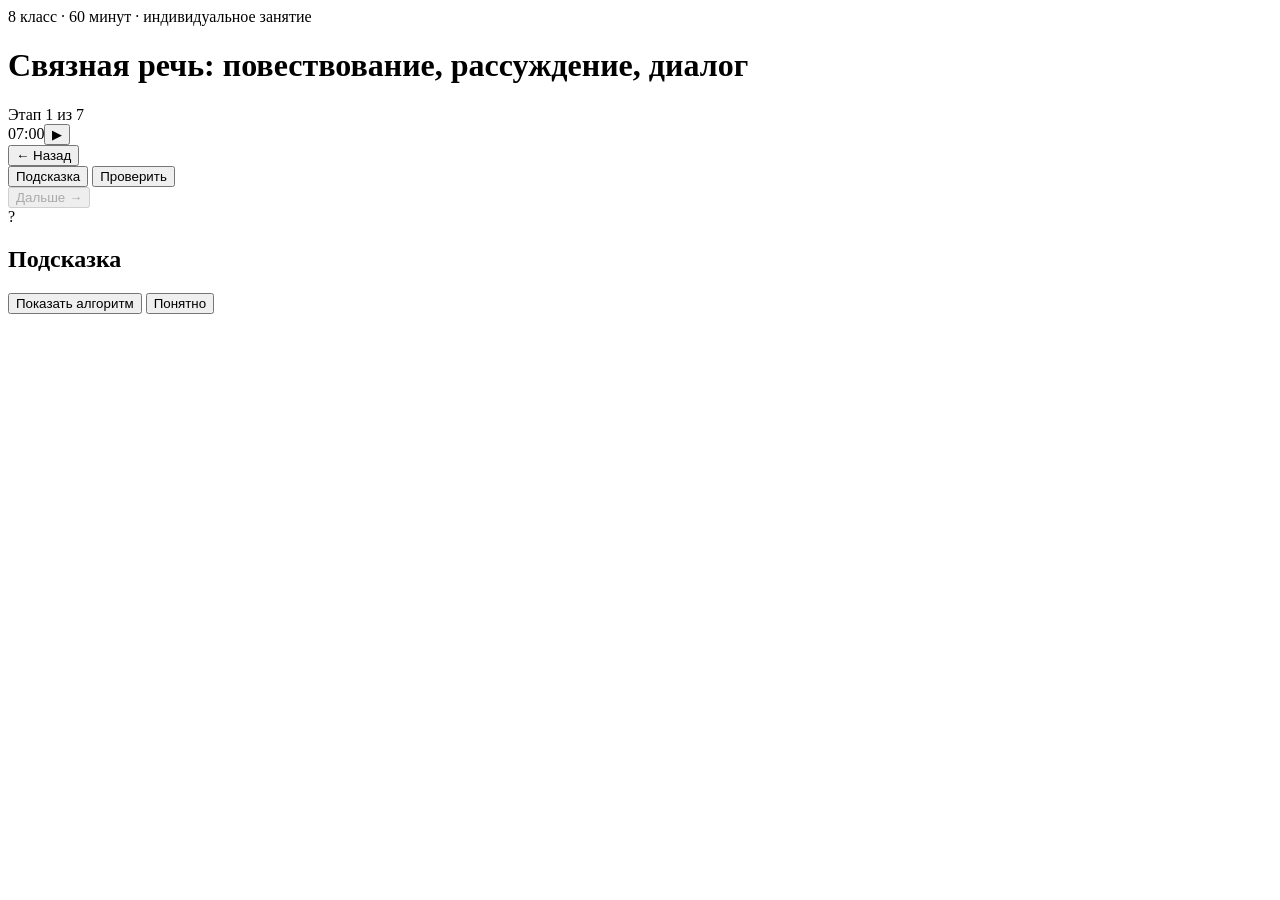
==== 8 класс урок 1/index.html @ d1d4e47c "Добавить интерактивный урок для 8 класса: HTML" ====
<!doctype html>
<html lang="ru">
<head>
  <meta charset="utf-8">
  <meta name="viewport" content="width=device-width, initial-scale=1">
  <meta name="theme-color" content="#2856a3">
  <title>8 класс. Связная речь: повествование, рассуждение, диалог</title>
  <link rel="stylesheet" href="style.css">
</head>
<body>
  <div id="viewport"><div id="scaled-wrap">
    <main id="app" aria-label="Интерактивный урок русского языка для 8 класса">
      <header class="topbar">
        <div class="title-wrap">
          <div class="eyebrow">8 класс · 60 минут · индивидуальное занятие</div>
          <h1 id="screenTitle">Связная речь: повествование, рассуждение, диалог</h1>
        </div>
        <div class="progress">
          <span id="progressText">Этап 1 из 7</span>
          <div class="progress-line"><div class="progress-fill" id="progressFill"></div></div>
          <div class="timer-row"><span id="timerDisplay">07:00</span><button id="timerBtn" type="button">▶</button></div>
        </div>
      </header>

      <section class="screen">
        <div class="instruction" id="instruction"></div>
        <div class="workspace" id="workspace"></div>
      </section>

      <footer class="footer">
        <button class="nav-btn" id="backBtn" type="button">← Назад</button>
        <div class="center-actions">
          <button class="hint-btn" id="hintBtn" type="button">Подсказка</button>
          <button class="check-btn" id="checkBtn" type="button">Проверить</button>
        </div>
        <button class="nav-btn next-btn" id="nextBtn" type="button" disabled>Дальше →</button>
      </footer>

      <div class="overlay hidden" id="hintOverlay" role="dialog" aria-modal="true" aria-labelledby="hintTitle">
        <div class="memo">
          <div class="memo-icon">?</div>
          <div>
            <h2 id="hintTitle">Подсказка</h2>
            <p id="hintText"></p>
            <div class="hint-actions">
              <button id="moreHint" type="button">Показать алгоритм</button>
              <button id="closeHint" type="button">Понятно</button>
            </div>
          </div>
        </div>
      </div>
    </main>
  </div></div>
  <script src="script.js"></script>
</body>
</html>
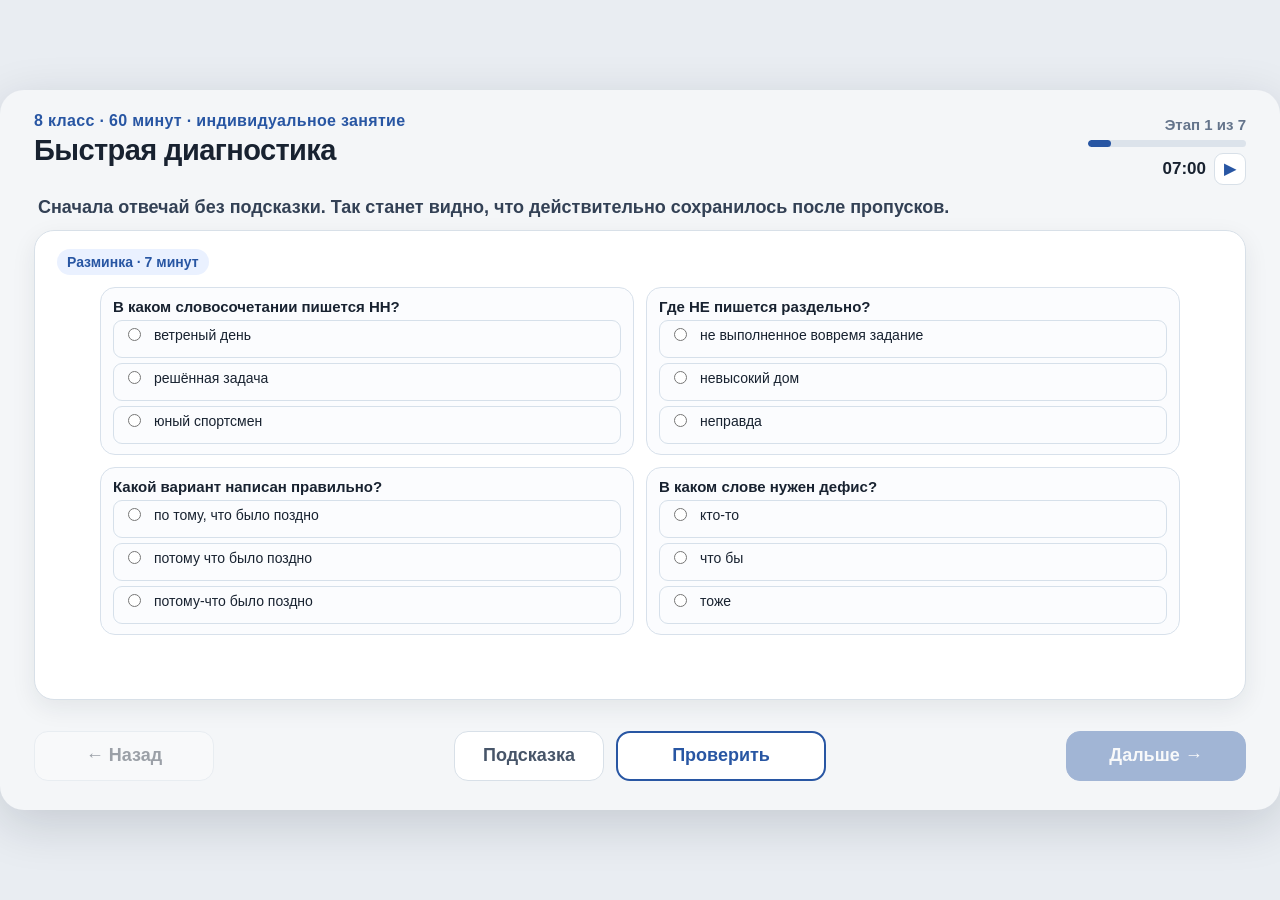
==== commit 27ad1eba: "Подключить компактную раскладку урока 8 класса" ====
--- a/8 класс урок 1/index.html
+++ b/8 класс урок 1/index.html
@@ -6,6 +6,7 @@
   <meta name="theme-color" content="#2856a3">
   <title>8 класс. Связная речь: повествование, рассуждение, диалог</title>
   <link rel="stylesheet" href="style.css">
+  <link rel="stylesheet" href="compact.css">
 </head>
 <body>
   <div id="viewport"><div id="scaled-wrap">
--- a/8 класс урок 1/style.css
+++ b/8 класс урок 1/style.css
@@ -0,0 +1,13 @@
+:root{--bg:#f4f6f8;--card:#fff;--ink:#182230;--muted:#64748b;--line:#d8e0e8;--accent:#2856a3;--accent-soft:#eaf1ff;--good:#2f855a;--good-soft:#e9f7ef;--bad:#c2413a;--bad-soft:#fdeeed;--warn:#9a6700;--warn-soft:#fff7db;--shadow:0 8px 24px rgba(24,34,48,.08)}
+*{box-sizing:border-box}html,body{margin:0;width:100%;height:100%;overflow:hidden;background:#e9edf2;font-family:Arial,Helvetica,sans-serif;color:var(--ink)}button,input,textarea,select{font:inherit}button:focus-visible,input:focus-visible,textarea:focus-visible,select:focus-visible{outline:3px solid #8db0f0;outline-offset:2px}
+#viewport{position:relative;width:100%;height:100%;overflow:hidden;display:flex;align-items:center;justify-content:center}#scaled-wrap{position:relative}#app{width:1280px;height:720px;background:var(--bg);border-radius:24px;overflow:hidden;position:absolute;inset:0;transform-origin:top left;box-shadow:0 14px 50px rgba(15,23,42,.16)}
+.topbar{height:94px;padding:22px 34px 10px;display:flex;align-items:flex-start;justify-content:space-between;gap:24px}.title-wrap{max-width:1000px}.eyebrow{font-size:16px;font-weight:700;color:var(--accent);letter-spacing:.02em;margin-bottom:5px}h1{font-size:29px;line-height:1.08;margin:0;font-weight:800;letter-spacing:-.02em}.progress{min-width:180px;text-align:right;color:var(--muted);font-size:15px;font-weight:700;padding-top:4px}.progress-line{margin:7px 0 6px auto;width:158px;height:7px;border-radius:999px;background:#dce3eb;overflow:hidden}.progress-fill{height:100%;background:var(--accent);border-radius:999px;transition:width .2s ease}.timer-row{display:flex;align-items:center;justify-content:flex-end;gap:8px}.timer-row span{font-size:17px;color:var(--ink)}.timer-row button{width:32px;height:32px;border-radius:9px;border:1px solid var(--line);background:#fff;cursor:pointer;color:var(--accent);font-weight:800}
+.screen{height:526px;padding:0 34px 10px}.instruction{height:46px;display:flex;align-items:center;font-size:18px;color:#334155;font-weight:600;padding:0 4px}.workspace{height:470px;background:var(--card);border:1px solid var(--line);border-radius:20px;box-shadow:var(--shadow);padding:18px 22px 62px;position:relative;overflow:hidden}.footer{height:100px;padding:15px 34px 24px;display:grid;grid-template-columns:180px 1fr 180px;gap:16px;align-items:center}.nav-btn,.check-btn,.hint-btn{height:50px;border-radius:14px;border:1px solid var(--line);font-weight:800;font-size:18px;cursor:pointer;background:#fff;color:var(--ink);transition:.15s ease}.nav-btn:hover,.check-btn:hover,.hint-btn:hover{transform:translateY(-1px)}.nav-btn:disabled,.check-btn:disabled{opacity:.4;cursor:not-allowed;transform:none}.next-btn{background:var(--accent);color:#fff;border-color:var(--accent)}.center-actions{display:flex;justify-content:center;gap:12px}.check-btn{width:210px;border:2px solid var(--accent);color:var(--accent)}.hint-btn{width:150px;color:#475569}.status{position:absolute;left:20px;right:20px;bottom:12px;min-height:40px;padding:0 14px;border-radius:12px;display:flex;align-items:center;justify-content:center;text-align:center;font-weight:700;font-size:15px;line-height:1.2}.status.good{background:var(--good-soft);color:var(--good);border:1px solid #c8ead7}.status.bad{background:var(--bad-soft);color:var(--bad);border:1px solid #f4c7c3}.status.warn{background:var(--warn-soft);color:var(--warn);border:1px solid #efdf9a}.hidden{display:none!important}.fadein{animation:fade .2s ease}@keyframes fade{from{opacity:0;transform:translateY(5px)}to{opacity:1;transform:none}}
+.screen-label{display:inline-block;padding:5px 10px;border-radius:999px;background:var(--accent-soft);color:var(--accent);font-size:14px;font-weight:800;margin-bottom:12px}.lead{font-size:20px;line-height:1.45;margin:0 auto 16px;max-width:1080px}.small-note{font-size:14px;color:var(--muted);line-height:1.4}.choice-grid{display:grid;grid-template-columns:repeat(2,1fr);gap:12px;max-width:1080px;margin:0 auto}.choice-grid.three{grid-template-columns:repeat(3,1fr)}.choice{border:1px solid #d6e0ea;background:#fbfcfe;border-radius:14px;padding:14px 16px;cursor:pointer;min-height:76px;display:flex;align-items:flex-start;gap:10px;font-size:17px;line-height:1.35}.choice:hover{border-color:#9eb6dc;background:#f7faff}.choice input{margin-top:3px;transform:scale(1.15)}.choice.selected{border-color:#82a4dc;background:var(--accent-soft)}.choice.correct{border-color:#8cc8a5;background:var(--good-soft)}.choice.wrong{border-color:#df9c97;background:var(--bad-soft)}
+.task-list{max-width:1080px;margin:0 auto;display:grid;gap:12px}.task-card{border:1px solid #d8e1eb;border-radius:15px;background:#fbfcfe;padding:13px 15px}.task-card b{display:block;margin-bottom:8px;font-size:17px}.task-card .answers{display:grid;grid-template-columns:repeat(3,1fr);gap:8px}.mini-choice{border:1px solid #d8e1eb;border-radius:10px;background:#fff;padding:9px 10px;cursor:pointer;text-align:center;font-size:14px;font-weight:700}.mini-choice.active{border-color:#84a4d7;background:var(--accent-soft);color:var(--accent)}
+.builder{display:grid;grid-template-columns:repeat(2,1fr);gap:12px;max-width:1080px;margin:0 auto}.field-card{border:1px solid #d8e1eb;border-radius:14px;background:#fbfcfe;padding:12px}.field-card label{display:block;font-size:15px;font-weight:800;margin-bottom:7px;color:#334155}.field-card textarea{width:100%;height:82px;border:1px solid #cfd9e5;border-radius:10px;padding:10px 12px;resize:none;background:#fff;color:var(--ink);font-size:16px;line-height:1.35}.field-card textarea:focus{border-color:#8facdc}.sentence-tools{max-width:1080px;margin:0 auto 12px;display:flex;flex-wrap:wrap;gap:8px}.tool-chip{padding:8px 11px;border-radius:999px;background:#f1f5f9;color:#475569;font-size:14px;font-weight:700;border:1px solid #dbe3eb}.example-box{max-width:1040px;margin:10px auto 0;border:1px solid #d8e1eb;border-radius:14px;background:#f8fafc;padding:13px 16px;font-size:16px;line-height:1.4}
+.dialogue{max-width:980px;margin:0 auto;display:grid;gap:11px}.bubble{max-width:78%;border-radius:16px;padding:11px 14px;font-size:17px;line-height:1.35}.bubble.left{background:#eef2f6;border:1px solid #d7e0e8;justify-self:start}.bubble.right{background:var(--accent-soft);border:1px solid #cbdaf1;justify-self:end}.dialog-options{display:grid;grid-template-columns:repeat(3,1fr);gap:9px;margin-top:10px}.dialog-option{border:1px solid #d8e1eb;border-radius:12px;background:#fff;padding:10px;cursor:pointer;font-size:14px;line-height:1.25}.dialog-option.active{border-color:#88a6d5;background:var(--accent-soft)}
+.editor-layout{display:grid;grid-template-columns:1.05fr .95fr;gap:16px;max-width:1080px;margin:0 auto}.weak-text{border:1px solid #e4c4c2;border-radius:15px;background:#fff7f6;padding:16px 18px;font-size:19px;line-height:1.45}.issue-list{display:grid;gap:8px}.issue{border:1px solid #d8e1eb;border-radius:11px;background:#fbfcfe;padding:10px 12px;font-size:15px}.issue label{display:flex;gap:9px;align-items:flex-start}.rewrite{width:100%;height:135px;border:1px solid #cfd9e5;border-radius:12px;padding:12px;resize:none;font-size:16px;line-height:1.35}
+.final-wrap{max-width:1000px;margin:2px auto 0}.final-grid{display:grid;grid-template-columns:repeat(3,1fr);gap:12px;margin:16px 0}.stat{border:1px solid #d8e1eb;border-radius:15px;background:#fbfcfe;padding:15px;text-align:center}.stat b{display:block;font-size:27px;color:var(--accent);margin-bottom:4px}.stat span{font-size:13px;color:var(--muted)}.recommendation{border:1px solid #cfdcf0;border-radius:15px;background:#f7faff;padding:15px 18px;font-size:17px;line-height:1.4}.self-select{display:grid;grid-template-columns:repeat(3,1fr);gap:9px;margin-top:10px}.self-btn{border:1px solid #d8e1eb;border-radius:11px;background:#fff;padding:10px;cursor:pointer;font-weight:700}.self-btn.active{border-color:#83a4db;background:var(--accent-soft);color:var(--accent)}
+.overlay{position:absolute;inset:0;background:rgba(15,23,42,.55);display:flex;align-items:center;justify-content:center;z-index:50}.memo{width:760px;background:#fff;border-radius:22px;padding:25px 28px;box-shadow:0 20px 60px rgba(0,0,0,.25);display:grid;grid-template-columns:58px 1fr;gap:17px}.memo-icon{width:52px;height:52px;border-radius:50%;background:var(--accent-soft);color:var(--accent);font-size:30px;font-weight:900;display:flex;align-items:center;justify-content:center}.memo h2{margin:0 0 9px;font-size:27px}.memo p{margin:0;color:#334155;font-size:18px;line-height:1.45;white-space:pre-line}.hint-actions{display:flex;justify-content:flex-end;gap:10px;margin-top:18px}.memo button{height:42px;border:0;border-radius:11px;background:var(--accent);color:#fff;font-weight:800;padding:0 18px;cursor:pointer}.memo #moreHint{background:#eef3fa;color:var(--accent);border:1px solid #c9d8ee}
+@media (prefers-reduced-motion:reduce){*{animation:none!important;transition:none!important}}
--- a/8 класс урок 1/compact.css
+++ b/8 класс урок 1/compact.css
@@ -0,0 +1 @@
+.choice-grid .task-card .choice{min-height:38px;padding:6px 9px;border-radius:9px;font-size:14px;line-height:1.2;margin-top:5px}.choice-grid .task-card .choice input{margin-top:1px;transform:scale(1)}.choice-grid .task-card{padding:10px 12px}.choice-grid .task-card b{font-size:15px;margin-bottom:5px}.final-wrap .choice-grid{gap:8px}.final-wrap .self-select{gap:7px;margin-top:6px}.final-wrap .self-btn{padding:7px 9px;font-size:14px}.final-wrap .small-note{margin:8px 0 4px}.final-wrap .final-grid{margin:8px 0}.final-wrap .stat{padding:10px}.final-wrap .stat b{font-size:22px}.final-wrap .recommendation{padding:10px 14px;font-size:15px}.dialogue .task-card{padding:10px 12px}.dialogue .task-card b{font-size:15px;margin-bottom:5px}.dialogue .dialog-options{margin-top:5px}.dialogue .dialog-option{padding:7px 8px;font-size:13px}.editor-layout .issue{padding:7px 9px}.editor-layout .weak-text{padding:12px 14px;font-size:17px}.editor-layout .rewrite{height:120px}
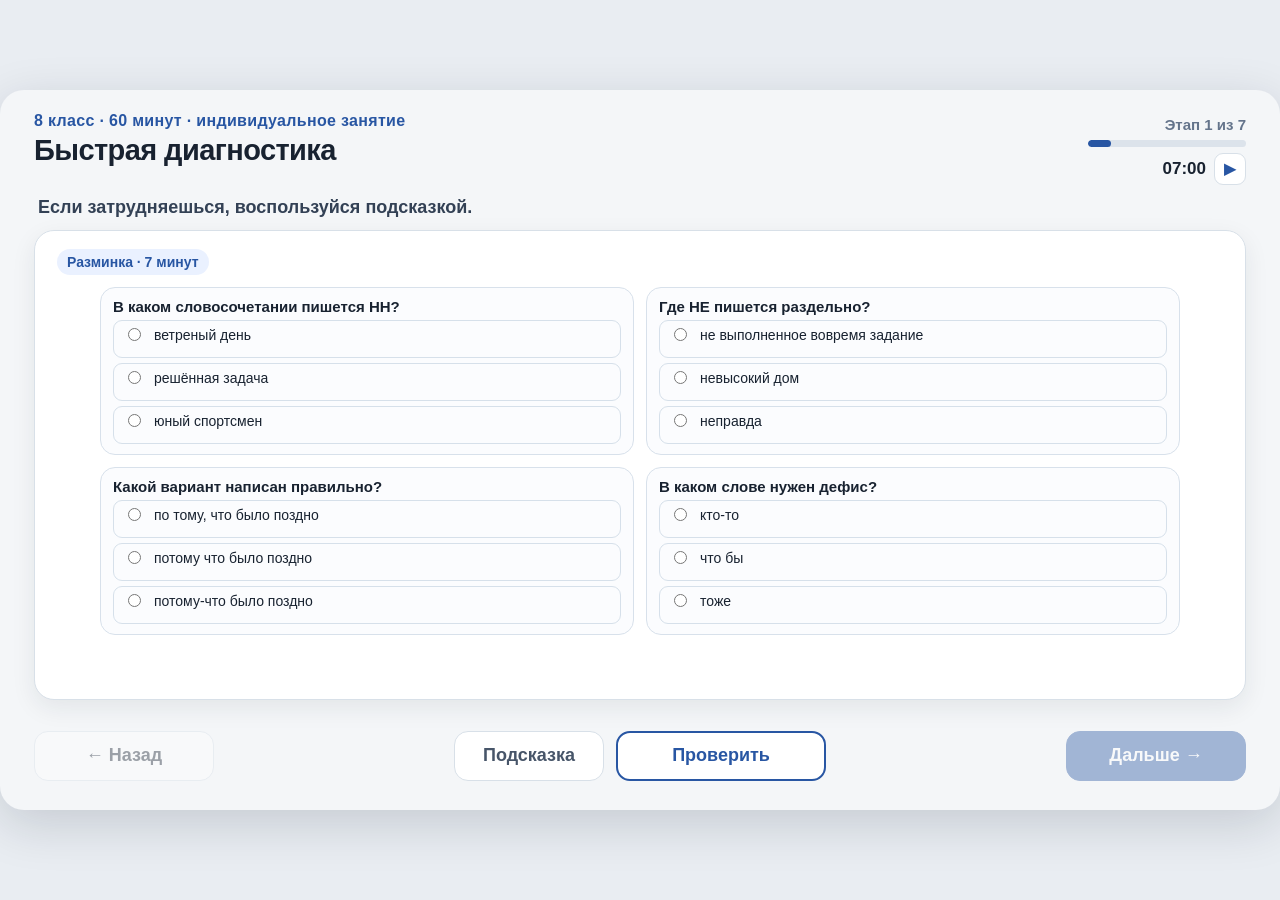
==== commit 9d41b177: "Подключить обновлённую формулировку инструкции" ====
--- a/8 класс урок 1/index.html
+++ b/8 класс урок 1/index.html
@@ -53,5 +53,6 @@
     </main>
   </div></div>
   <script src="script.js"></script>
+  <script src="override.js"></script>
 </body>
 </html>
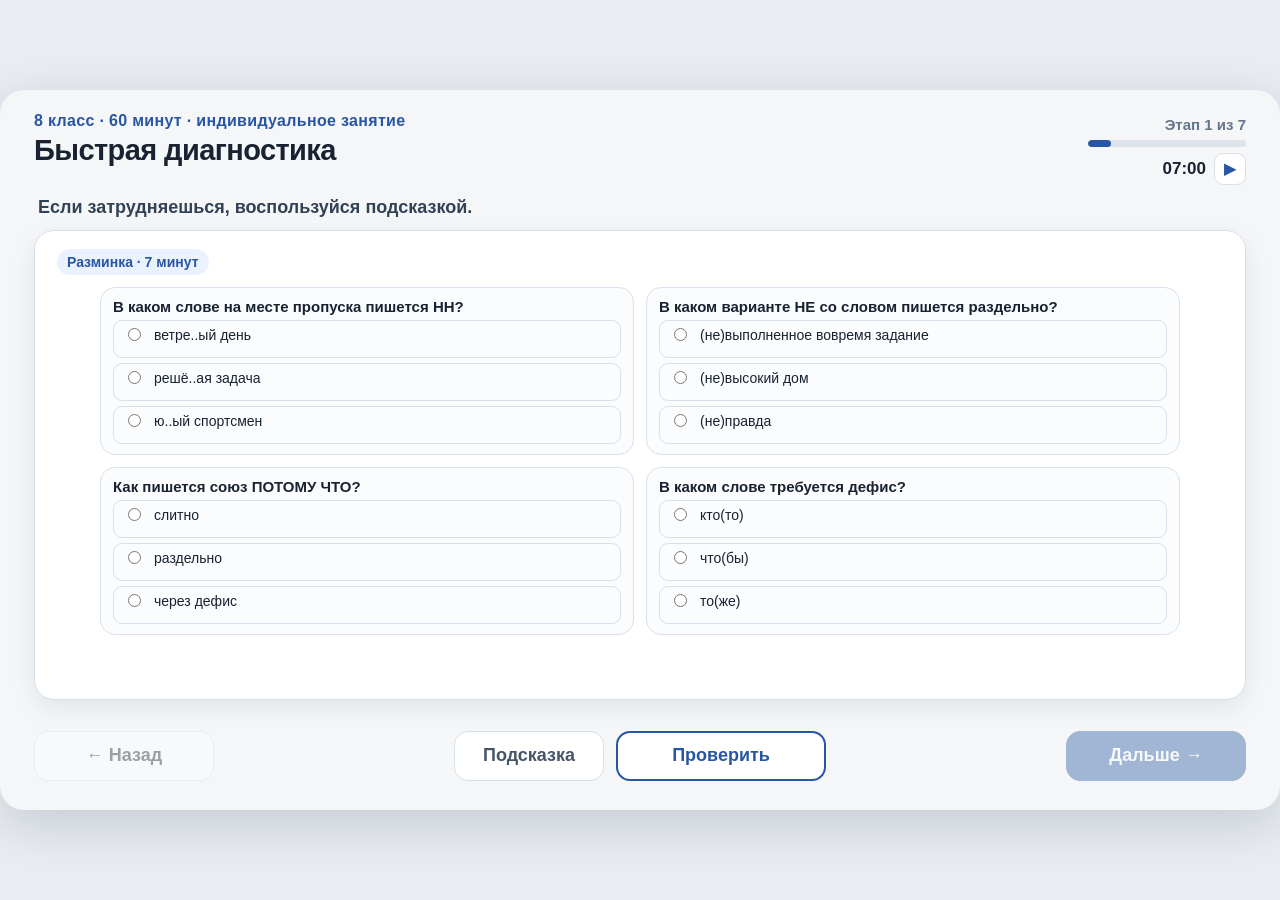
==== commit ef7ff255: "Подключить исправления диагностического слайда" ====
--- a/8 класс урок 1/index.html
+++ b/8 класс урок 1/index.html
@@ -54,5 +54,6 @@
   </div></div>
   <script src="script.js"></script>
   <script src="override.js"></script>
+  <script src="fixes.js"></script>
 </body>
 </html>
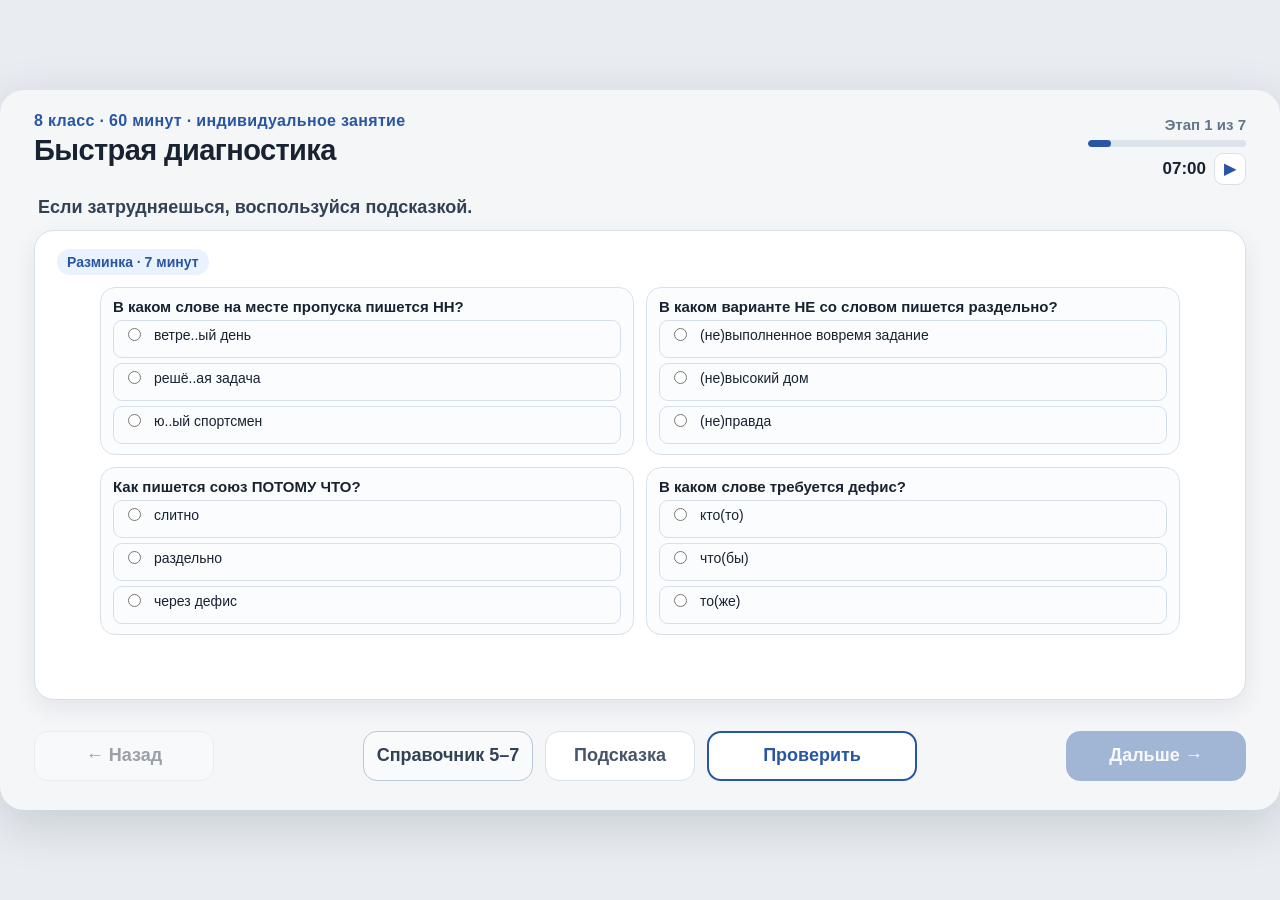
==== commit 24fab616: "Подключить справочник 5–7 классов к интерактивному уроку" ====
--- a/8 класс урок 1/index.html
+++ b/8 класс урок 1/index.html
@@ -7,6 +7,7 @@
   <title>8 класс. Связная речь: повествование, рассуждение, диалог</title>
   <link rel="stylesheet" href="style.css">
   <link rel="stylesheet" href="compact.css">
+  <link rel="stylesheet" href="reference.css">
 </head>
 <body>
   <div id="viewport"><div id="scaled-wrap">
@@ -55,5 +56,7 @@
   <script src="script.js"></script>
   <script src="override.js"></script>
   <script src="fixes.js"></script>
+  <script src="dialog-fix.js"></script>
+  <script src="reference.js"></script>
 </body>
 </html>
--- a/8 класс урок 1/reference.css
+++ b/8 класс урок 1/reference.css
@@ -0,0 +1 @@
+.reference-btn{width:170px;color:#334155;border-color:#b8c6d8;background:#f8fafc}.reference-btn:hover{background:#eef3fa}.reference-overlay{position:absolute;inset:0;background:rgba(15,23,42,.58);display:flex;align-items:center;justify-content:center;z-index:60}.reference-panel{width:1080px;height:610px;background:#fff;border-radius:22px;box-shadow:0 22px 70px rgba(0,0,0,.28);display:grid;grid-template-rows:auto auto 1fr auto;overflow:hidden}.reference-head{display:flex;align-items:center;justify-content:space-between;gap:20px;padding:20px 24px 12px;border-bottom:1px solid #e1e7ee}.reference-head h2{margin:0;font-size:27px}.reference-head p{margin:4px 0 0;color:#64748b;font-size:14px}.reference-close{width:42px;height:42px;border:1px solid #d5dee8;border-radius:12px;background:#fff;font-size:24px;cursor:pointer}.reference-tabs{display:flex;gap:8px;padding:12px 24px;border-bottom:1px solid #e5eaf0}.reference-tab{border:1px solid #cfd9e5;border-radius:11px;background:#fff;padding:9px 18px;font-weight:800;cursor:pointer}.reference-tab.active{background:#eaf1ff;border-color:#8daade;color:#2856a3}.reference-body{overflow:auto;padding:16px 24px 22px}.reference-grid{display:grid;grid-template-columns:repeat(2,1fr);gap:12px}.reference-card{border:1px solid #d9e1ea;border-radius:14px;background:#fbfcfe;padding:13px 15px}.reference-card h3{font-size:17px;margin:0 0 7px;color:#24364b}.reference-card ul{margin:0;padding-left:20px;color:#334155;font-size:14px;line-height:1.43}.reference-card li+li{margin-top:4px}.reference-card .mark{font-weight:800;color:#2856a3}.reference-foot{padding:10px 24px 14px;border-top:1px solid #e5eaf0;color:#64748b;font-size:13px}.reference-hidden{display:none!important}@media(max-width:900px){.reference-panel{width:94%;height:88%}.reference-grid{grid-template-columns:1fr}}
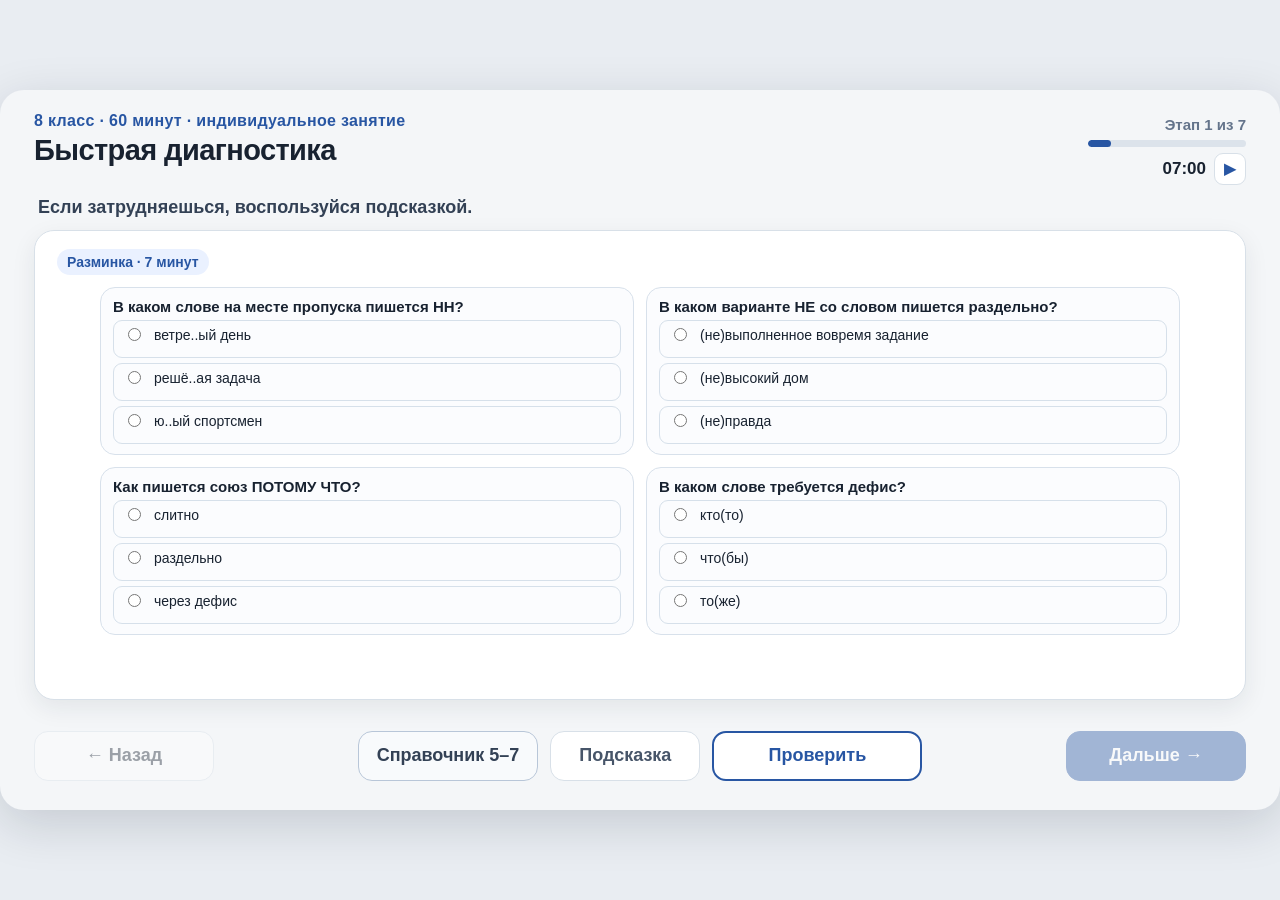
==== commit fdb9abfd: "Подключить интерактивные задания справочника" ====
--- a/8 класс урок 1/index.html
+++ b/8 класс урок 1/index.html
@@ -8,6 +8,7 @@
   <link rel="stylesheet" href="style.css">
   <link rel="stylesheet" href="compact.css">
   <link rel="stylesheet" href="reference.css">
+  <link rel="stylesheet" href="practice.css">
 </head>
 <body>
   <div id="viewport"><div id="scaled-wrap">
@@ -58,5 +59,6 @@
   <script src="fixes.js"></script>
   <script src="dialog-fix.js"></script>
   <script src="reference.js"></script>
+  <script src="practice.js"></script>
 </body>
 </html>
--- a/8 класс урок 1/practice.css
+++ b/8 класс урок 1/practice.css
@@ -0,0 +1,2 @@
+.reference-btn{min-width:170px;width:auto!important;white-space:nowrap;padding:0 18px}
+.practice-intro h3,.practice-toolbar h3{margin:0 0 6px;font-size:22px}.practice-intro p,.practice-toolbar p{margin:0;color:#64748b;font-size:14px}.practice-topic-grid{display:grid;grid-template-columns:repeat(3,1fr);gap:12px;margin-top:16px}.practice-topic{border:1px solid #cfd9e5;border-radius:14px;background:#fbfcfe;padding:18px 16px;text-align:left;cursor:pointer;color:#24364b}.practice-topic:hover{background:#f3f7fc;border-color:#9db3d3}.practice-topic b{display:block;font-size:20px;margin-bottom:5px}.practice-topic span{font-size:14px;color:#64748b}.practice-toolbar{display:flex;align-items:flex-start;gap:14px;margin-bottom:14px}.practice-back{border:1px solid #cfd9e5;border-radius:10px;background:#fff;padding:8px 12px;font-weight:700;cursor:pointer;white-space:nowrap}.practice-list{display:grid;gap:10px}.practice-q{border:1px solid #d9e1ea;border-radius:13px;background:#fbfcfe;padding:12px 14px}.practice-qtext{font-weight:800;color:#24364b;margin-bottom:9px}.practice-options{display:grid;grid-template-columns:repeat(2,minmax(0,1fr));gap:8px}.practice-q:has(.practice-option:nth-child(3)) .practice-options{grid-template-columns:repeat(3,minmax(0,1fr))}.practice-option{border:1px solid #cfd9e5;border-radius:10px;background:#fff;padding:9px 10px;cursor:pointer;color:#334155;font-weight:700;line-height:1.25}.practice-option.selected{background:#eaf1ff;border-color:#8daade;color:#2856a3}.practice-option.correct{background:#e9f7ef;border-color:#8bc7a2;color:#257046}.practice-option.wrong{background:#fdeeed;border-color:#e1a09b;color:#aa342f}.practice-feedback{margin-top:9px;padding:8px 10px;border-radius:9px;background:#f1f5f9;color:#475569;font-size:13px;line-height:1.35}.practice-actions{display:flex;align-items:center;justify-content:space-between;gap:12px;margin-top:14px;padding-top:12px;border-top:1px solid #e5eaf0}.practice-check{border:0;border-radius:11px;background:#2856a3;color:#fff;padding:10px 18px;font-weight:800;cursor:pointer}.practice-score{font-weight:800;color:#334155}.practice-score.warn{color:#9a6700}.practice-score.good{color:#257046}@media(max-width:900px){.practice-topic-grid{grid-template-columns:1fr}.practice-options,.practice-q:has(.practice-option:nth-child(3)) .practice-options{grid-template-columns:1fr}}
